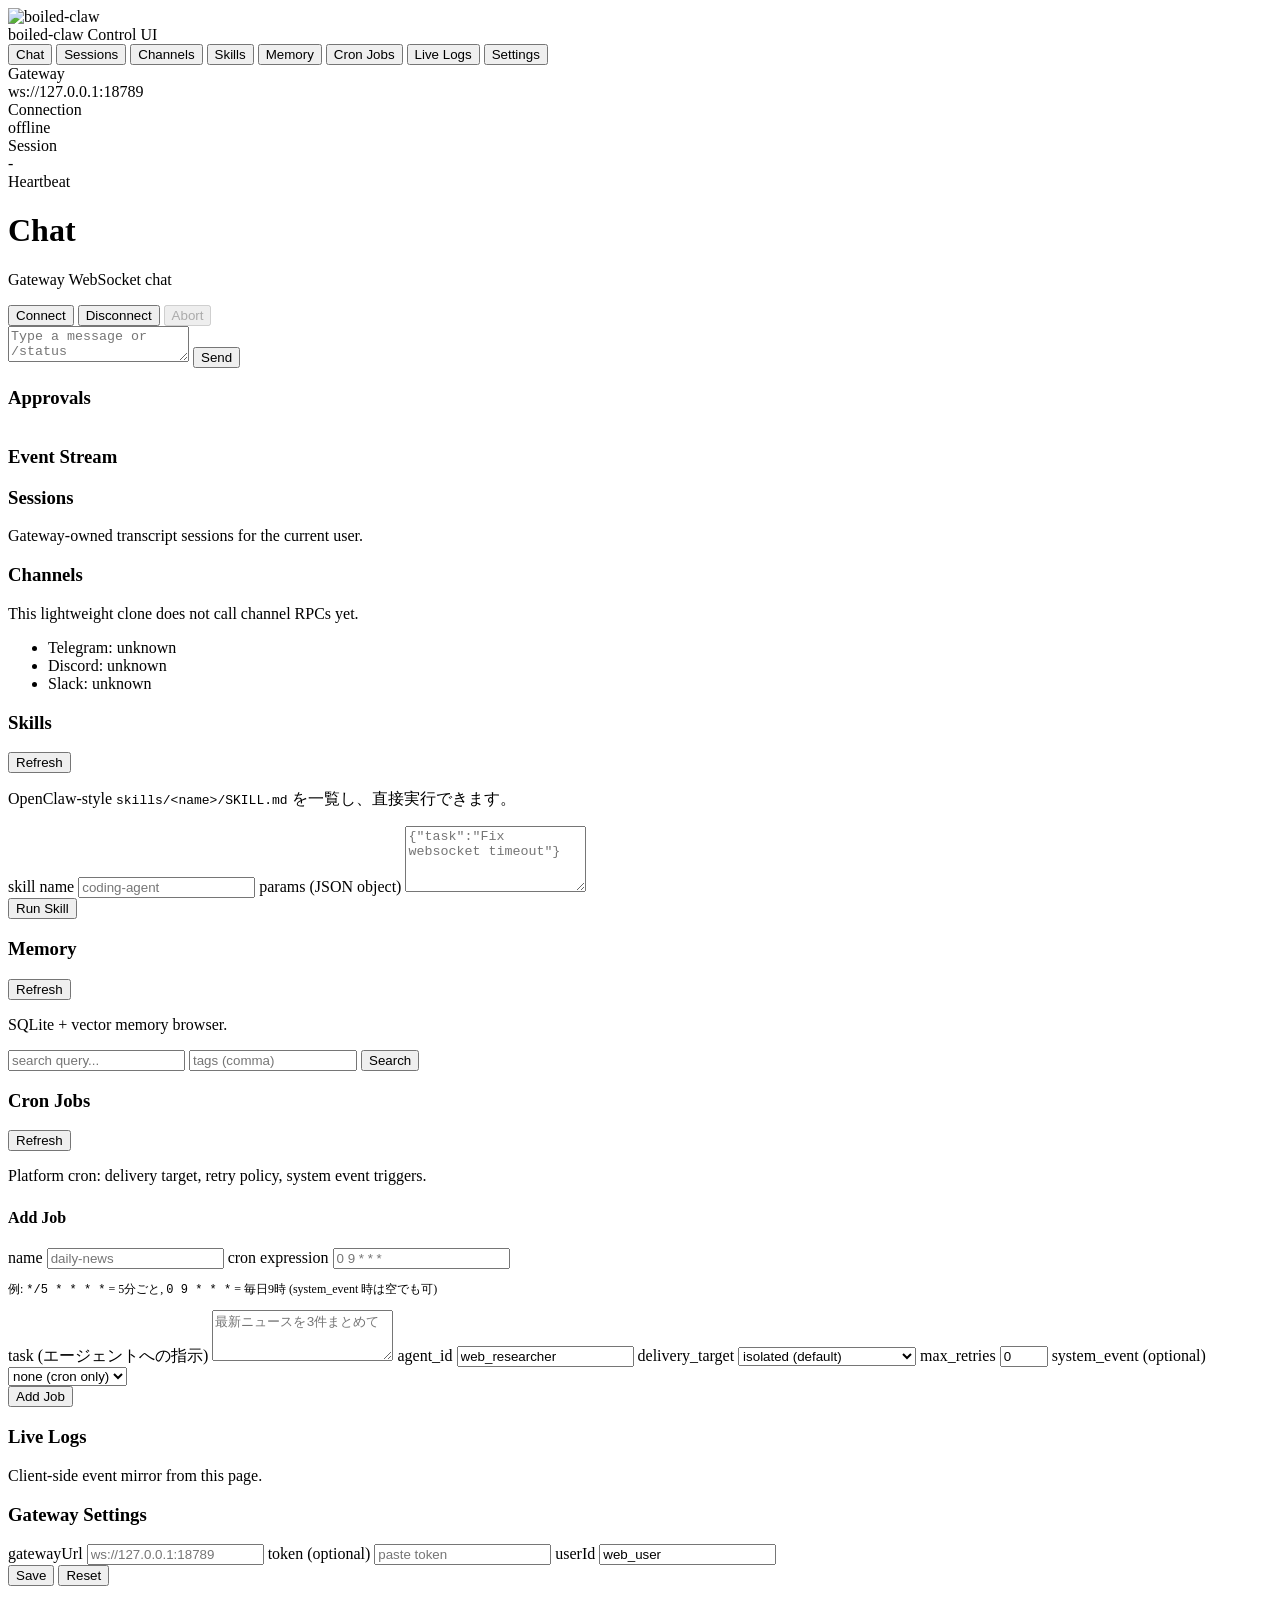
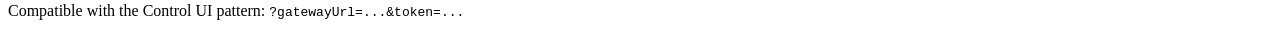
==== src/gateway/static/index.html @ cb72f54d "Platformize gateway control plane must-haves" ====
<!DOCTYPE html>
<html lang="en">
<head>
  <meta charset="UTF-8" />
  <meta name="viewport" content="width=device-width, initial-scale=1.0" />
  <title>boiled-claw Control UI</title>
  <link rel="preconnect" href="https://fonts.googleapis.com" />
  <link rel="preconnect" href="https://fonts.gstatic.com" crossorigin />
  <link href="https://fonts.googleapis.com/css2?family=Space+Grotesk:wght@400;500;700&family=IBM+Plex+Mono:wght@400;500&display=swap" rel="stylesheet" />
  <link rel="icon" type="image/png" href="/chat-static/favicon.png" />
  <link rel="stylesheet" href="/chat-static/styles.css" />
</head>
<body>
  <div class="grid-overlay"></div>
  <div class="app-shell">
    <aside class="sidebar">
      <div class="brand">
        <img src="/chat-static/favicon.png" class="brand-icon" alt="boiled-claw" />
        <div>
          <span class="lobster">boiled-claw</span>
          <span class="role">Control UI</span>
        </div>
      </div>

      <nav class="nav">
        <button class="nav-item active" data-tab="chat">Chat</button>
        <button class="nav-item" data-tab="sessions">Sessions</button>
        <button class="nav-item" data-tab="channels">Channels</button>
        <button class="nav-item" data-tab="skills">Skills</button>
        <button class="nav-item" data-tab="memory">Memory</button>
        <button class="nav-item" data-tab="cron">Cron Jobs</button>
        <button class="nav-item" data-tab="logs">Live Logs</button>
        <button class="nav-item" data-tab="settings">Settings</button>
      </nav>

      <div class="side-card">
        <div class="k">Gateway</div>
        <div class="v" id="gatewayHostLabel">ws://127.0.0.1:18789</div>
      </div>
      <div class="side-card">
        <div class="k">Connection</div>
        <div class="v"><span id="statusDot" class="dot offline"></span><span id="statusText">offline</span></div>
      </div>
      <div class="side-card">
        <div class="k">Session</div>
        <div class="v mono" id="sessionBadge">-</div>
      </div>
      <div class="side-card">
        <div class="k">Heartbeat</div>
        <div class="v"><span id="heartbeatDot" class="dot"></span></div>
      </div>
    </aside>

    <main class="main">
      <header class="topbar">
        <div>
          <h1 id="tabTitle">Chat</h1>
          <p id="tabSubtitle">Gateway WebSocket chat</p>
        </div>
        <div class="actions">
          <button id="connectBtn" class="btn primary">Connect</button>
          <button id="disconnectBtn" class="btn">Disconnect</button>
          <button id="abortBtn" class="btn" disabled>Abort</button>
        </div>
      </header>

      <section id="tab-chat" class="tab active">
        <div class="chat-layout">
          <div class="chat-pane">
            <div id="messages" class="messages"></div>
            <form id="chatForm" class="composer">
              <textarea id="messageInput" placeholder="Type a message or /status" rows="2"></textarea>
              <button type="submit" class="btn send">Send</button>
            </form>
          </div>
          <aside class="inspector">
            <h3>Approvals</h3>
            <ul id="approvalList" class="list" style="max-height:180px;overflow-y:auto;margin-bottom:.75rem"></ul>
            <h3>Event Stream</h3>
            <div id="eventLog" class="event-log"></div>
          </aside>
        </div>
      </section>

      <section id="tab-sessions" class="tab">
        <div class="panel">
          <h3>Sessions</h3>
          <p class="muted">Gateway-owned transcript sessions for the current user.</p>
          <ul id="sessionList" class="list"></ul>
        </div>
      </section>

      <section id="tab-channels" class="tab">
        <div class="panel">
          <h3>Channels</h3>
          <p class="muted">This lightweight clone does not call channel RPCs yet.</p>
          <ul class="list placeholder">
            <li>Telegram: unknown</li>
            <li>Discord: unknown</li>
            <li>Slack: unknown</li>
          </ul>
        </div>
      </section>

      <section id="tab-skills" class="tab">
        <div class="panel skills-panel">
          <div class="skills-toolbar">
            <h3>Skills</h3>
            <button id="refreshSkillsBtn" class="btn" type="button">Refresh</button>
          </div>
          <p class="muted">OpenClaw-style <code>skills/&lt;name&gt;/SKILL.md</code> を一覧し、直接実行できます。</p>
          <ul id="skillsList" class="list"></ul>
          <label for="skillNameInput" class="field-label">skill name</label>
          <input id="skillNameInput" class="text-input mono" placeholder="coding-agent" />
          <label for="skillParamsInput" class="field-label">params (JSON object)</label>
          <textarea id="skillParamsInput" class="mono" rows="4" placeholder='{"task":"Fix websocket timeout"}'></textarea>
          <div class="actions">
            <button id="runSkillBtn" class="btn primary" type="button">Run Skill</button>
          </div>
          <pre id="skillResult" class="raw-log"></pre>
        </div>
      </section>

      <section id="tab-memory" class="tab">
        <div class="panel skills-panel">
          <div class="skills-toolbar">
            <h3>Memory</h3>
            <button id="refreshMemoryBtn" class="btn" type="button">Refresh</button>
          </div>
          <p class="muted">SQLite + vector memory browser. <span id="memoryStats"></span></p>
          <div class="memory-search-row">
            <input id="memoryQueryInput" class="text-input mono" placeholder="search query..." style="flex:1" />
            <input id="memoryTagsInput" class="text-input mono" placeholder="tags (comma)" style="width:160px" />
            <button id="searchMemoryBtn" class="btn primary" type="button">Search</button>
          </div>
          <ul id="memoryList" class="list"></ul>
        </div>
      </section>

      <section id="tab-cron" class="tab">
        <div class="panel skills-panel">
          <div class="skills-toolbar">
            <h3>Cron Jobs</h3>
            <button id="refreshCronBtn" class="btn" type="button">Refresh</button>
          </div>
          <p class="muted">Platform cron: delivery target, retry policy, system event triggers.</p>

          <ul id="cronList" class="list"></ul>

          <h4 style="margin-top:1.5rem">Add Job</h4>

          <label for="cronName" class="field-label">name</label>
          <input id="cronName" class="text-input mono" placeholder="daily-news" />

          <label for="cronExpr" class="field-label">cron expression</label>
          <input id="cronExpr" class="text-input mono" placeholder="0 9 * * *" />
          <p class="muted" style="font-size:.75rem">例: <code>*/5 * * * *</code> = 5分ごと, <code>0 9 * * *</code> = 毎日9時 (system_event 時は空でも可)</p>

          <label for="cronTask" class="field-label">task (エージェントへの指示)</label>
          <textarea id="cronTask" class="mono" rows="3" placeholder="最新ニュースを3件まとめて"></textarea>

          <label for="cronAgent" class="field-label">agent_id</label>
          <input id="cronAgent" class="text-input mono" value="web_researcher" />

          <label for="cronDelivery" class="field-label">delivery_target</label>
          <select id="cronDelivery" class="text-input mono">
            <option value="isolated">isolated (default)</option>
            <option value="main">current connected session</option>
          </select>

          <label for="cronRetries" class="field-label">max_retries</label>
          <input id="cronRetries" class="text-input mono" type="number" value="0" min="0" max="10" />

          <label for="cronSysEvent" class="field-label">system_event (optional)</label>
          <select id="cronSysEvent" class="text-input mono">
            <option value="">none (cron only)</option>
            <option value="connect">connect</option>
            <option value="disconnect">disconnect</option>
            <option value="startup">startup</option>
          </select>

          <div class="actions">
            <button id="addCronBtn" class="btn primary" type="button">Add Job</button>
          </div>
          <pre id="cronResult" class="raw-log"></pre>
        </div>
      </section>

      <section id="tab-logs" class="tab">
        <div class="panel">
          <h3>Live Logs</h3>
          <p class="muted">Client-side event mirror from this page.</p>
          <pre id="rawLog" class="raw-log"></pre>
        </div>
      </section>

      <section id="tab-settings" class="tab">
        <div class="panel form-panel">
          <h3>Gateway Settings</h3>
          <label for="gatewayUrl" class="field-label">gatewayUrl</label>
          <input id="gatewayUrl" class="text-input mono" placeholder="ws://127.0.0.1:18789" />
          <label for="token" class="field-label">token (optional)</label>
          <input id="token" class="text-input mono" placeholder="paste token" />
          <label for="userId" class="field-label">userId</label>
          <input id="userId" class="text-input mono" value="web_user" />
          <div class="actions">
            <button id="saveSettingsBtn" class="btn primary" type="button">Save</button>
            <button id="resetSettingsBtn" class="btn" type="button">Reset</button>
          </div>
          <p class="muted">Compatible with the Control UI pattern: <code>?gatewayUrl=...&token=...</code></p>
        </div>
      </section>
    </main>
  </div>

  <script src="/chat-static/app.js"></script>
</body>
</html>
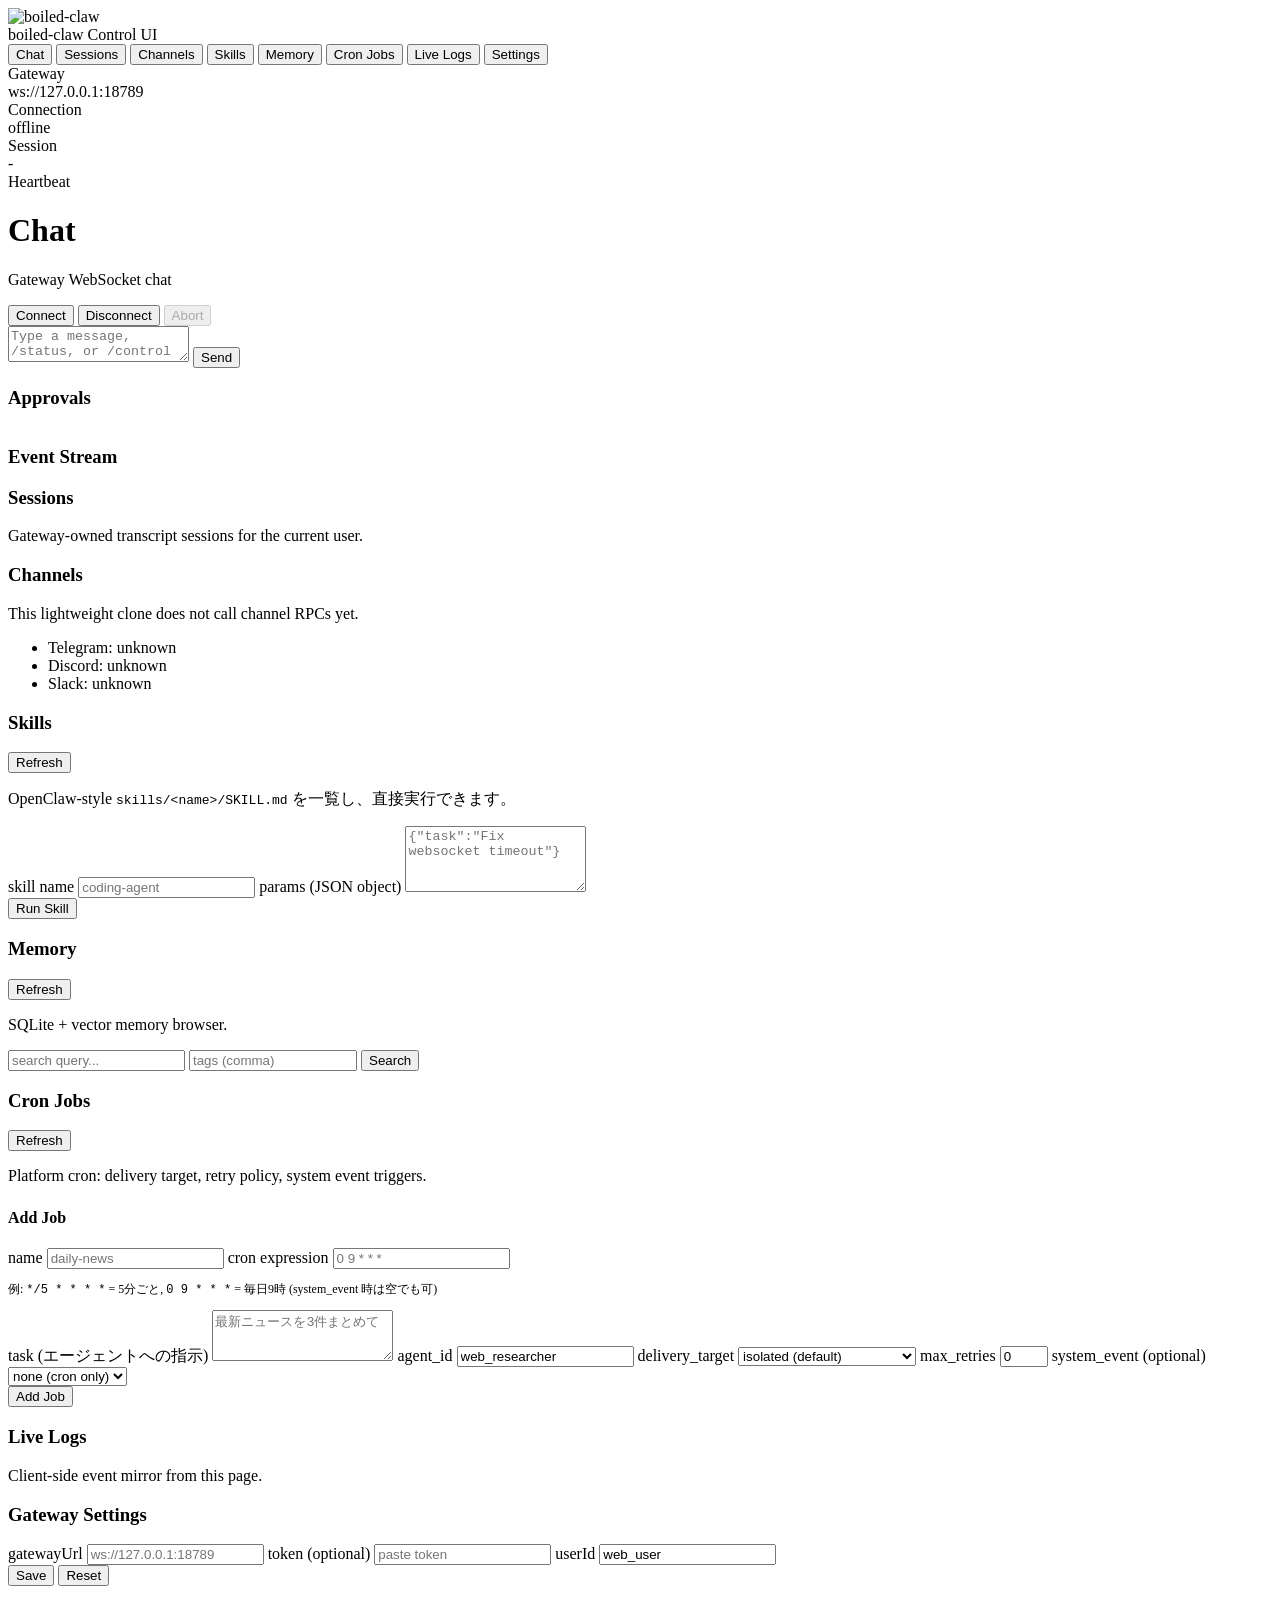
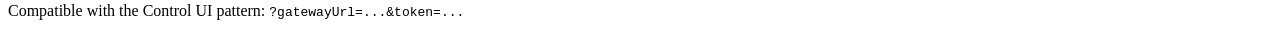
==== commit 426c3184: "Align v2 runtime with ADK session and memory flow" ====
--- a/src/gateway/static/index.html
+++ b/src/gateway/static/index.html
@@ -69,7 +69,7 @@
           <div class="chat-pane">
             <div id="messages" class="messages"></div>
             <form id="chatForm" class="composer">
-              <textarea id="messageInput" placeholder="Type a message or /status" rows="2"></textarea>
+              <textarea id="messageInput" placeholder="Type a message, /status, or /control <goal>" rows="2"></textarea>
               <button type="submit" class="btn send">Send</button>
             </form>
           </div>
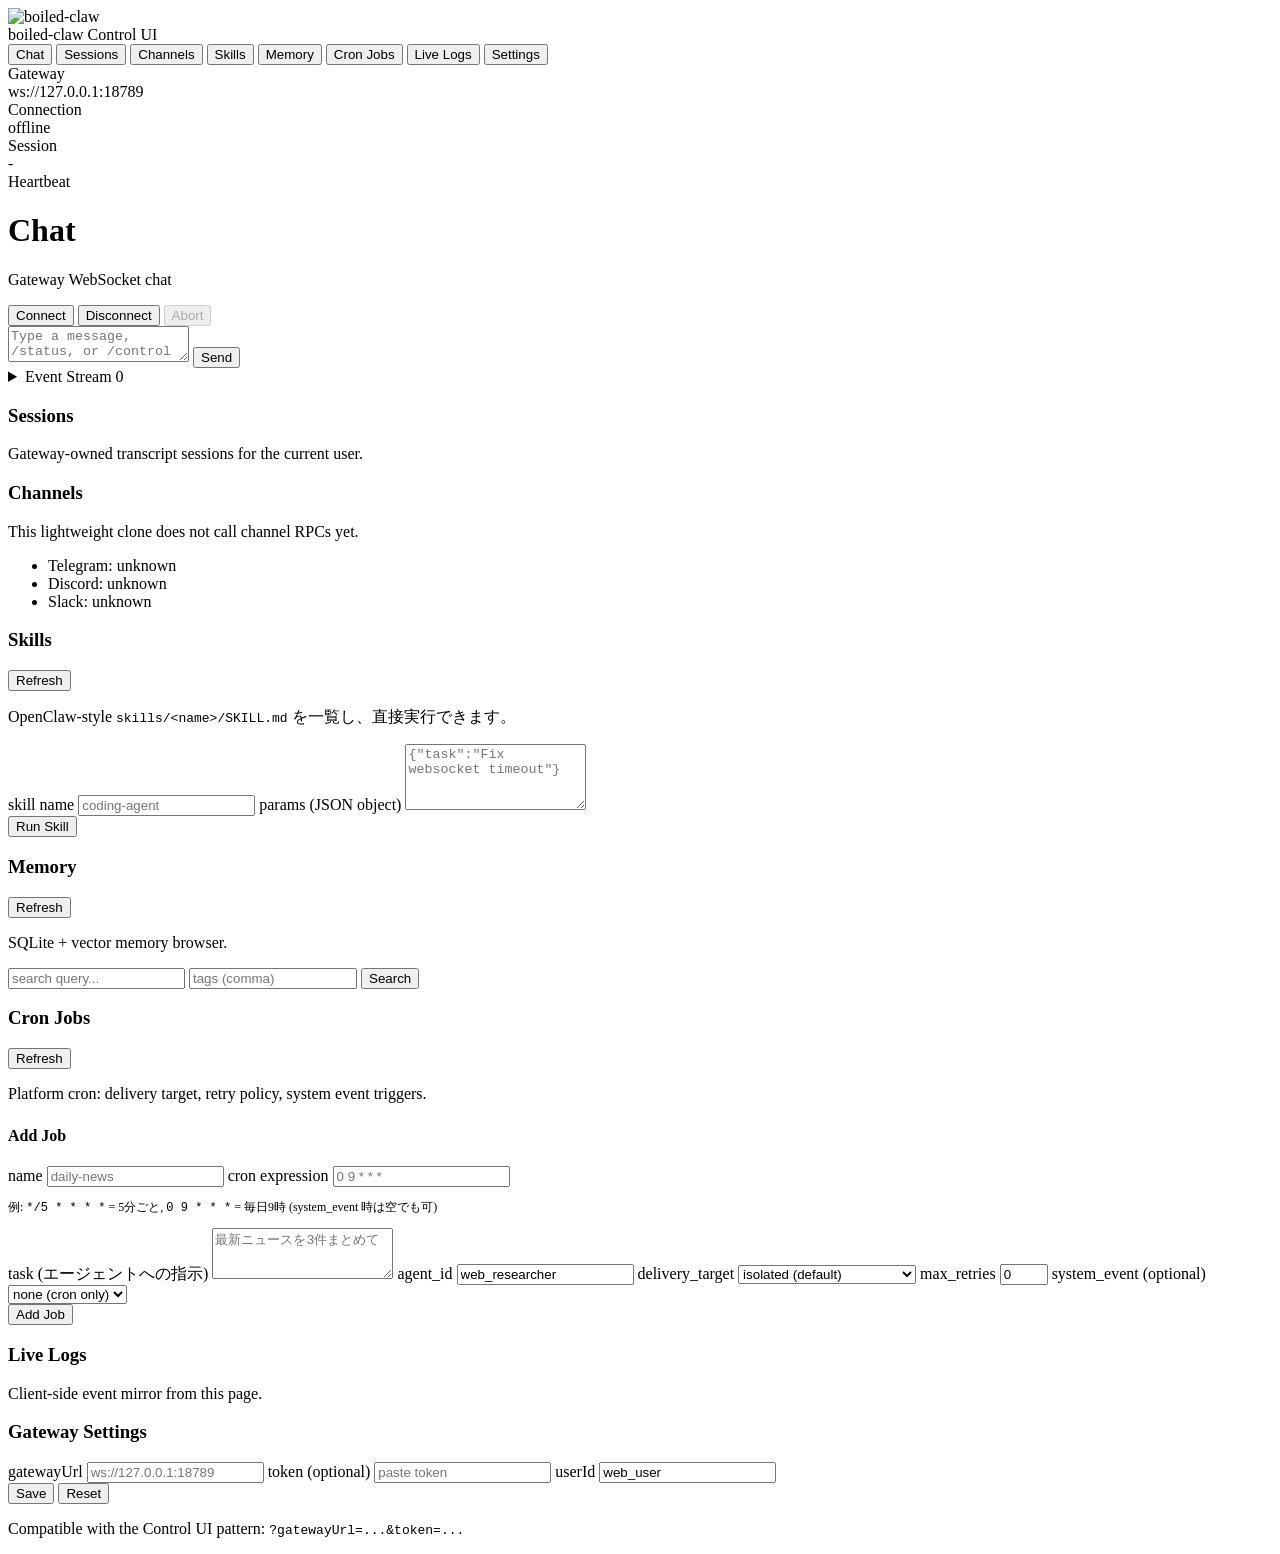
==== commit 6ee5f282: "Inline approvals inside chat transcript" ====
--- a/src/gateway/static/index.html
+++ b/src/gateway/static/index.html
@@ -74,10 +74,13 @@
             </form>
           </div>
           <aside class="inspector">
-            <h3>Approvals</h3>
-            <ul id="approvalList" class="list" style="max-height:180px;overflow-y:auto;margin-bottom:.75rem"></ul>
-            <h3>Event Stream</h3>
-            <div id="eventLog" class="event-log"></div>
+            <details id="eventStreamPanel" class="event-stream-panel">
+              <summary>
+                <span>Event Stream</span>
+                <span id="eventCountBadge" class="tag">0</span>
+              </summary>
+              <div id="eventLog" class="event-log"></div>
+            </details>
           </aside>
         </div>
       </section>
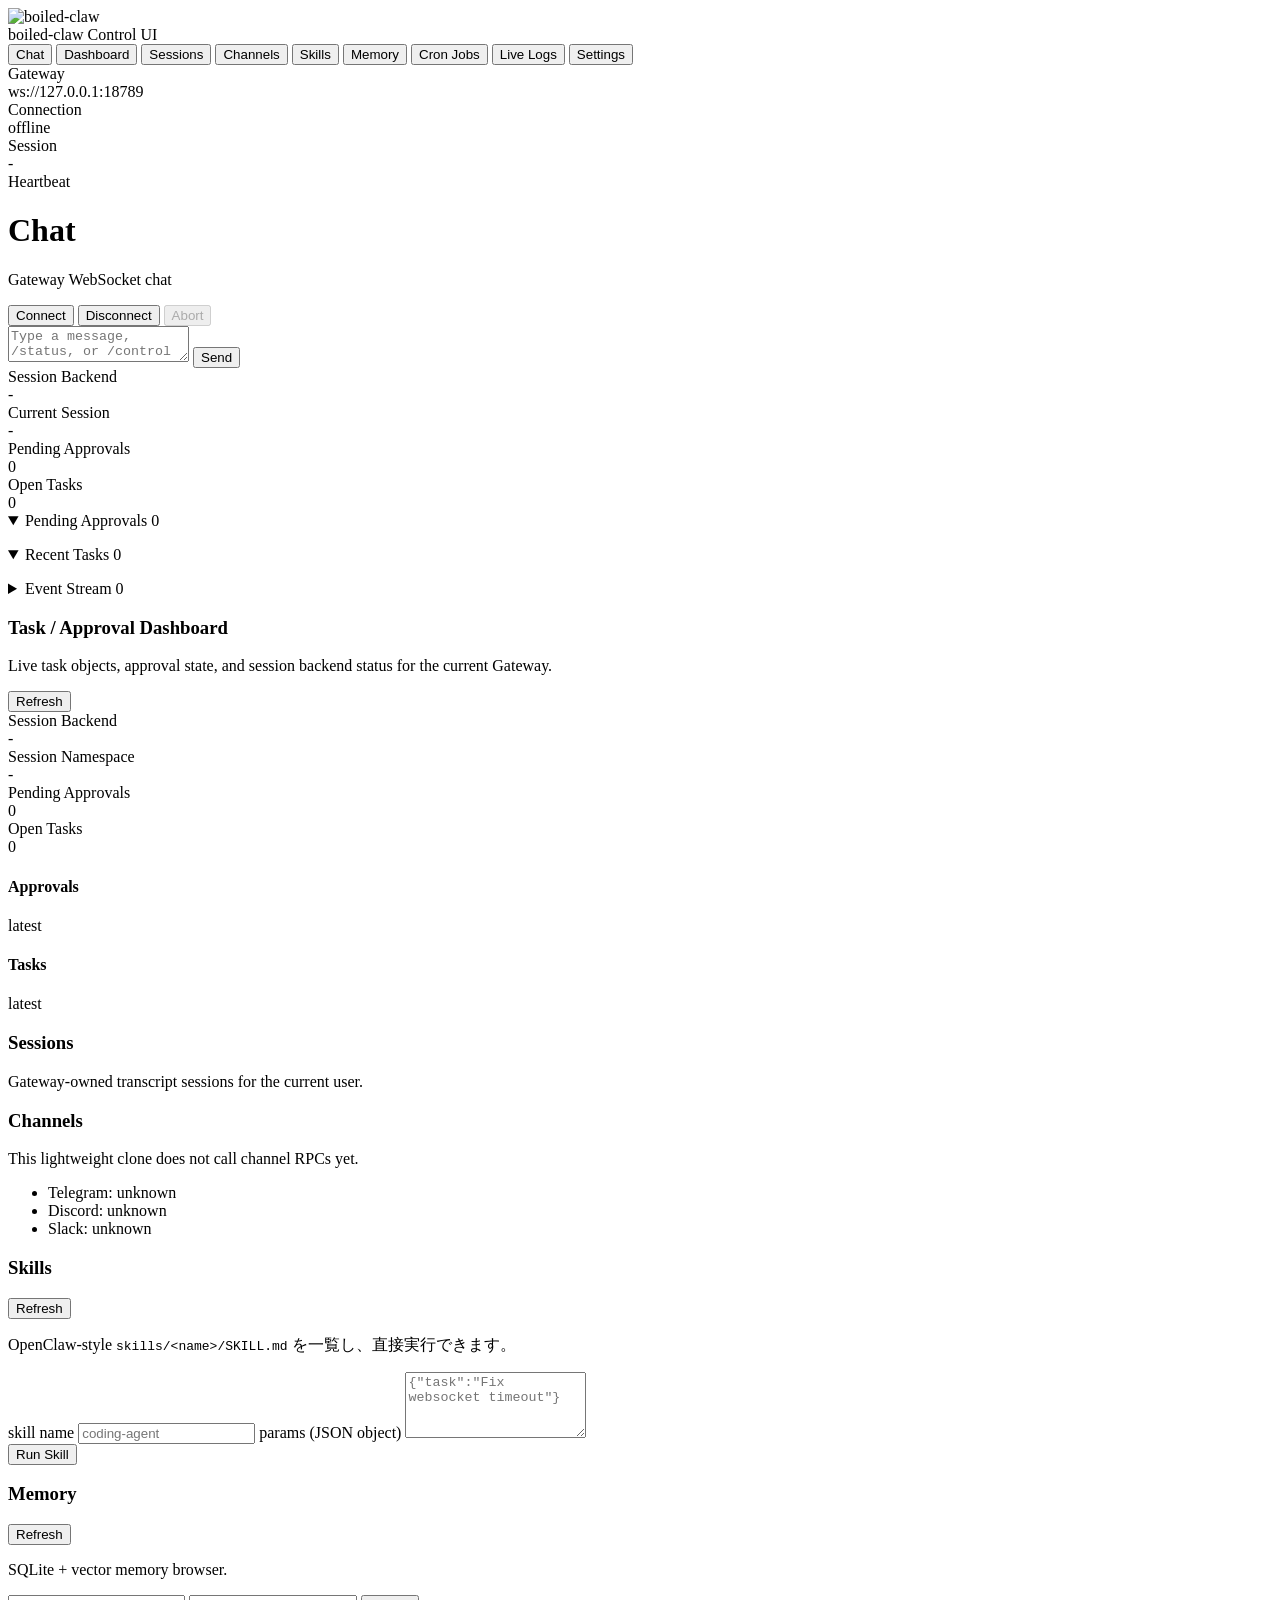
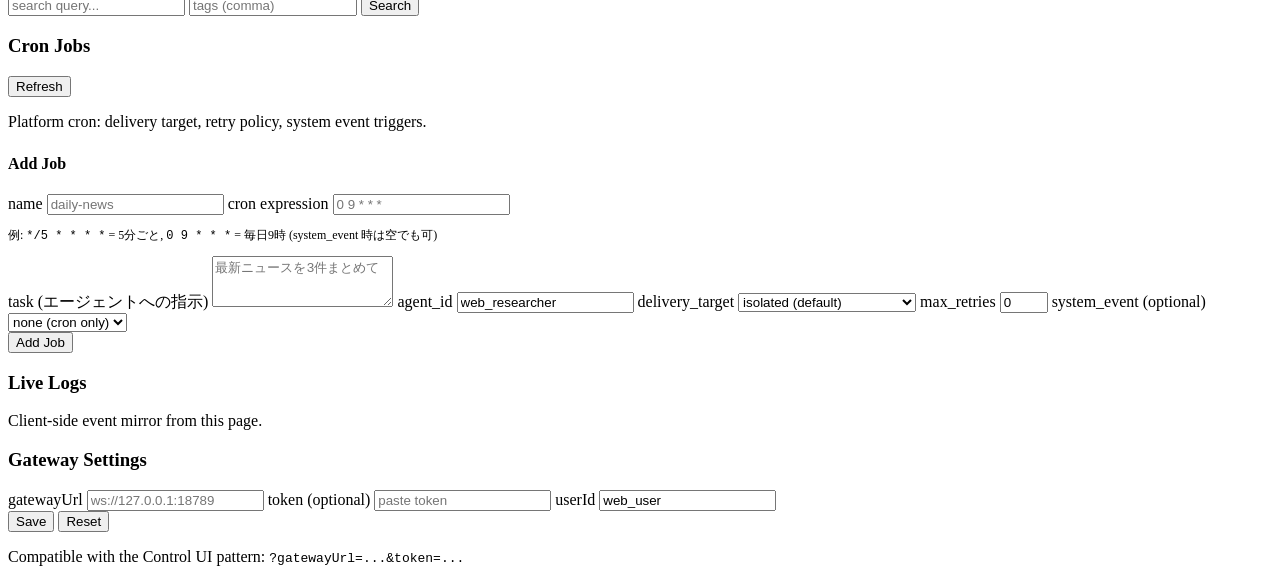
==== commit 79d8777c: "Add task and approval dashboard to Control UI" ====
--- a/src/gateway/static/index.html
+++ b/src/gateway/static/index.html
@@ -24,6 +24,7 @@
 
       <nav class="nav">
         <button class="nav-item active" data-tab="chat">Chat</button>
+        <button class="nav-item" data-tab="dashboard">Dashboard</button>
         <button class="nav-item" data-tab="sessions">Sessions</button>
         <button class="nav-item" data-tab="channels">Channels</button>
         <button class="nav-item" data-tab="skills">Skills</button>
@@ -74,6 +75,38 @@
             </form>
           </div>
           <aside class="inspector">
+            <div class="dashboard-summary inspector-summary">
+              <div class="summary-card">
+                <div class="k">Session Backend</div>
+                <div id="inspectorSessionBackend" class="summary-value mono">-</div>
+              </div>
+              <div class="summary-card">
+                <div class="k">Current Session</div>
+                <div id="inspectorCurrentSession" class="summary-value mono">-</div>
+              </div>
+              <div class="summary-card">
+                <div class="k">Pending Approvals</div>
+                <div id="inspectorPendingApprovals" class="summary-value">0</div>
+              </div>
+              <div class="summary-card">
+                <div class="k">Open Tasks</div>
+                <div id="inspectorOpenTasks" class="summary-value">0</div>
+              </div>
+            </div>
+            <details class="event-stream-panel" open>
+              <summary>
+                <span>Pending Approvals</span>
+                <span id="inspectorApprovalCountBadge" class="tag">0</span>
+              </summary>
+              <ul id="inspectorApprovalsList" class="list compact-list"></ul>
+            </details>
+            <details class="event-stream-panel" open>
+              <summary>
+                <span>Recent Tasks</span>
+                <span id="inspectorTaskCountBadge" class="tag">0</span>
+              </summary>
+              <ul id="inspectorTasksList" class="list compact-list"></ul>
+            </details>
             <details id="eventStreamPanel" class="event-stream-panel">
               <summary>
                 <span>Event Stream</span>
@@ -82,6 +115,54 @@
               <div id="eventLog" class="event-log"></div>
             </details>
           </aside>
+        </div>
+      </section>
+
+      <section id="tab-dashboard" class="tab">
+        <div class="panel dashboard-panel">
+          <div class="skills-toolbar">
+            <div>
+              <h3>Task / Approval Dashboard</h3>
+              <p class="muted">Live task objects, approval state, and session backend status for the current Gateway.</p>
+            </div>
+            <button id="refreshDashboardBtn" class="btn" type="button">Refresh</button>
+          </div>
+
+          <div class="dashboard-summary">
+            <div class="summary-card">
+              <div class="k">Session Backend</div>
+              <div id="dashboardSessionBackend" class="summary-value mono">-</div>
+            </div>
+            <div class="summary-card">
+              <div class="k">Session Namespace</div>
+              <div id="dashboardSessionNamespace" class="summary-value mono">-</div>
+            </div>
+            <div class="summary-card">
+              <div class="k">Pending Approvals</div>
+              <div id="dashboardPendingApprovals" class="summary-value">0</div>
+            </div>
+            <div class="summary-card">
+              <div class="k">Open Tasks</div>
+              <div id="dashboardOpenTasks" class="summary-value">0</div>
+            </div>
+          </div>
+
+          <div class="dashboard-grid">
+            <div class="dashboard-column">
+              <div class="dashboard-section-header">
+                <h4>Approvals</h4>
+                <span id="dashboardApprovalsCaption" class="muted mono">latest</span>
+              </div>
+              <ul id="dashboardApprovalsList" class="list compact-list"></ul>
+            </div>
+            <div class="dashboard-column">
+              <div class="dashboard-section-header">
+                <h4>Tasks</h4>
+                <span id="dashboardTasksCaption" class="muted mono">latest</span>
+              </div>
+              <ul id="dashboardTasksList" class="list compact-list"></ul>
+            </div>
+          </div>
         </div>
       </section>
 
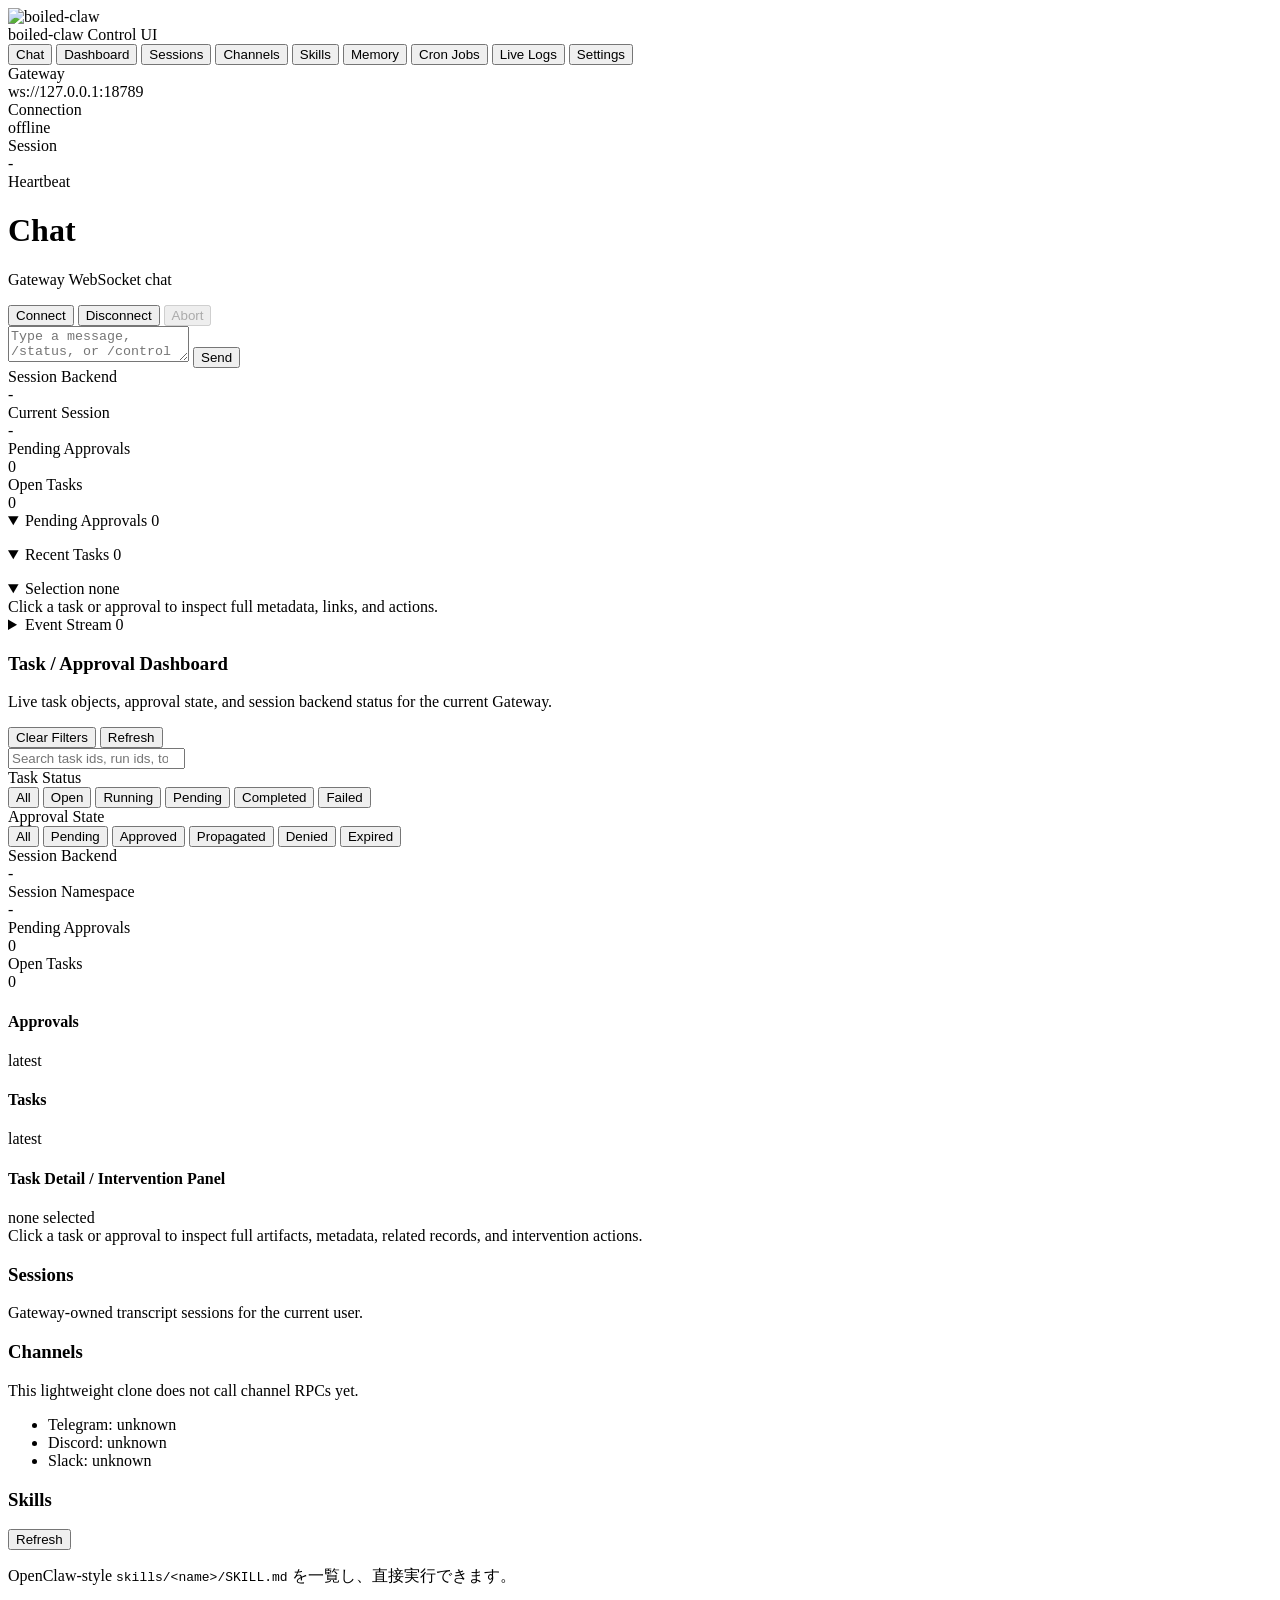
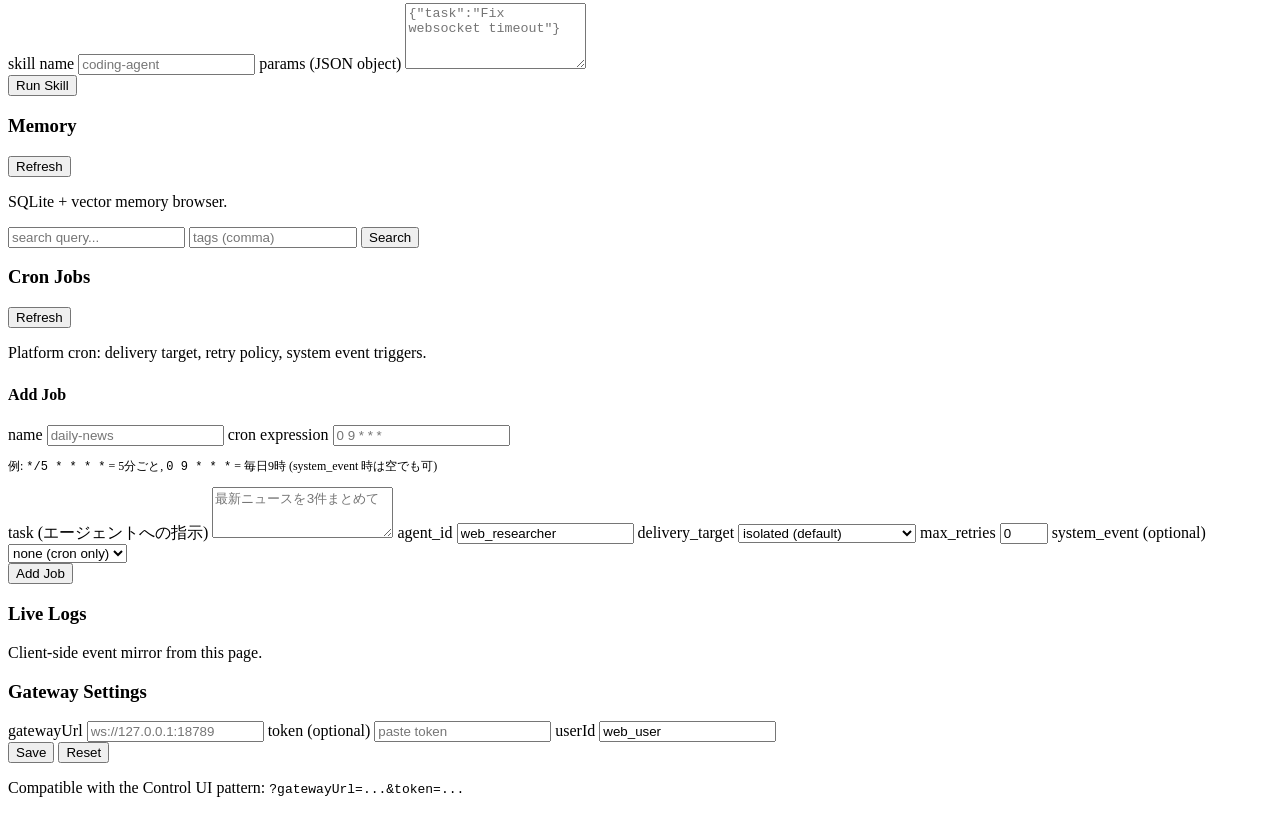
==== commit 8ca2d7df: "Add task intervention console and reuse hints" ====
--- a/src/gateway/static/index.html
+++ b/src/gateway/static/index.html
@@ -107,6 +107,15 @@
               </summary>
               <ul id="inspectorTasksList" class="list compact-list"></ul>
             </details>
+            <details class="event-stream-panel" open>
+              <summary>
+                <span>Selection</span>
+                <span id="inspectorSelectionBadge" class="tag">none</span>
+              </summary>
+              <div id="inspectorSelectionDetail" class="selection-detail selection-detail-empty">
+                Click a task or approval to inspect full metadata, links, and actions.
+              </div>
+            </details>
             <details id="eventStreamPanel" class="event-stream-panel">
               <summary>
                 <span>Event Stream</span>
@@ -125,7 +134,44 @@
               <h3>Task / Approval Dashboard</h3>
               <p class="muted">Live task objects, approval state, and session backend status for the current Gateway.</p>
             </div>
-            <button id="refreshDashboardBtn" class="btn" type="button">Refresh</button>
+            <div class="actions">
+              <button id="clearDashboardFiltersBtn" class="btn" type="button">Clear Filters</button>
+              <button id="refreshDashboardBtn" class="btn" type="button">Refresh</button>
+            </div>
+          </div>
+
+          <div class="dashboard-filter-row">
+            <input
+              id="dashboardSearchInput"
+              class="text-input mono"
+              type="search"
+              placeholder="Search task ids, run ids, tool names, errors, summaries..."
+            />
+          </div>
+
+          <div class="dashboard-chip-groups">
+            <div class="chip-group">
+              <span class="chip-group-label">Task Status</span>
+              <div class="chip-row" id="taskStatusChips">
+                <button class="status-chip active" type="button" data-filter-kind="task-status" data-filter-value="all">All</button>
+                <button class="status-chip" type="button" data-filter-kind="task-status" data-filter-value="open">Open</button>
+                <button class="status-chip" type="button" data-filter-kind="task-status" data-filter-value="running">Running</button>
+                <button class="status-chip" type="button" data-filter-kind="task-status" data-filter-value="pending">Pending</button>
+                <button class="status-chip" type="button" data-filter-kind="task-status" data-filter-value="completed">Completed</button>
+                <button class="status-chip" type="button" data-filter-kind="task-status" data-filter-value="failed">Failed</button>
+              </div>
+            </div>
+            <div class="chip-group">
+              <span class="chip-group-label">Approval State</span>
+              <div class="chip-row" id="approvalStateChips">
+                <button class="status-chip active" type="button" data-filter-kind="approval-state" data-filter-value="all">All</button>
+                <button class="status-chip" type="button" data-filter-kind="approval-state" data-filter-value="pending">Pending</button>
+                <button class="status-chip" type="button" data-filter-kind="approval-state" data-filter-value="approved">Approved</button>
+                <button class="status-chip" type="button" data-filter-kind="approval-state" data-filter-value="propagated">Propagated</button>
+                <button class="status-chip" type="button" data-filter-kind="approval-state" data-filter-value="denied">Denied</button>
+                <button class="status-chip" type="button" data-filter-kind="approval-state" data-filter-value="expired">Expired</button>
+              </div>
+            </div>
           </div>
 
           <div class="dashboard-summary">
@@ -161,6 +207,16 @@
                 <span id="dashboardTasksCaption" class="muted mono">latest</span>
               </div>
               <ul id="dashboardTasksList" class="list compact-list"></ul>
+            </div>
+          </div>
+
+          <div class="dashboard-detail-panel">
+            <div class="dashboard-section-header">
+              <h4>Task Detail / Intervention Panel</h4>
+              <span id="dashboardDetailBadge" class="muted mono">none selected</span>
+            </div>
+            <div id="dashboardDetailPanel" class="selection-detail selection-detail-empty">
+              Click a task or approval to inspect full artifacts, metadata, related records, and intervention actions.
             </div>
           </div>
         </div>
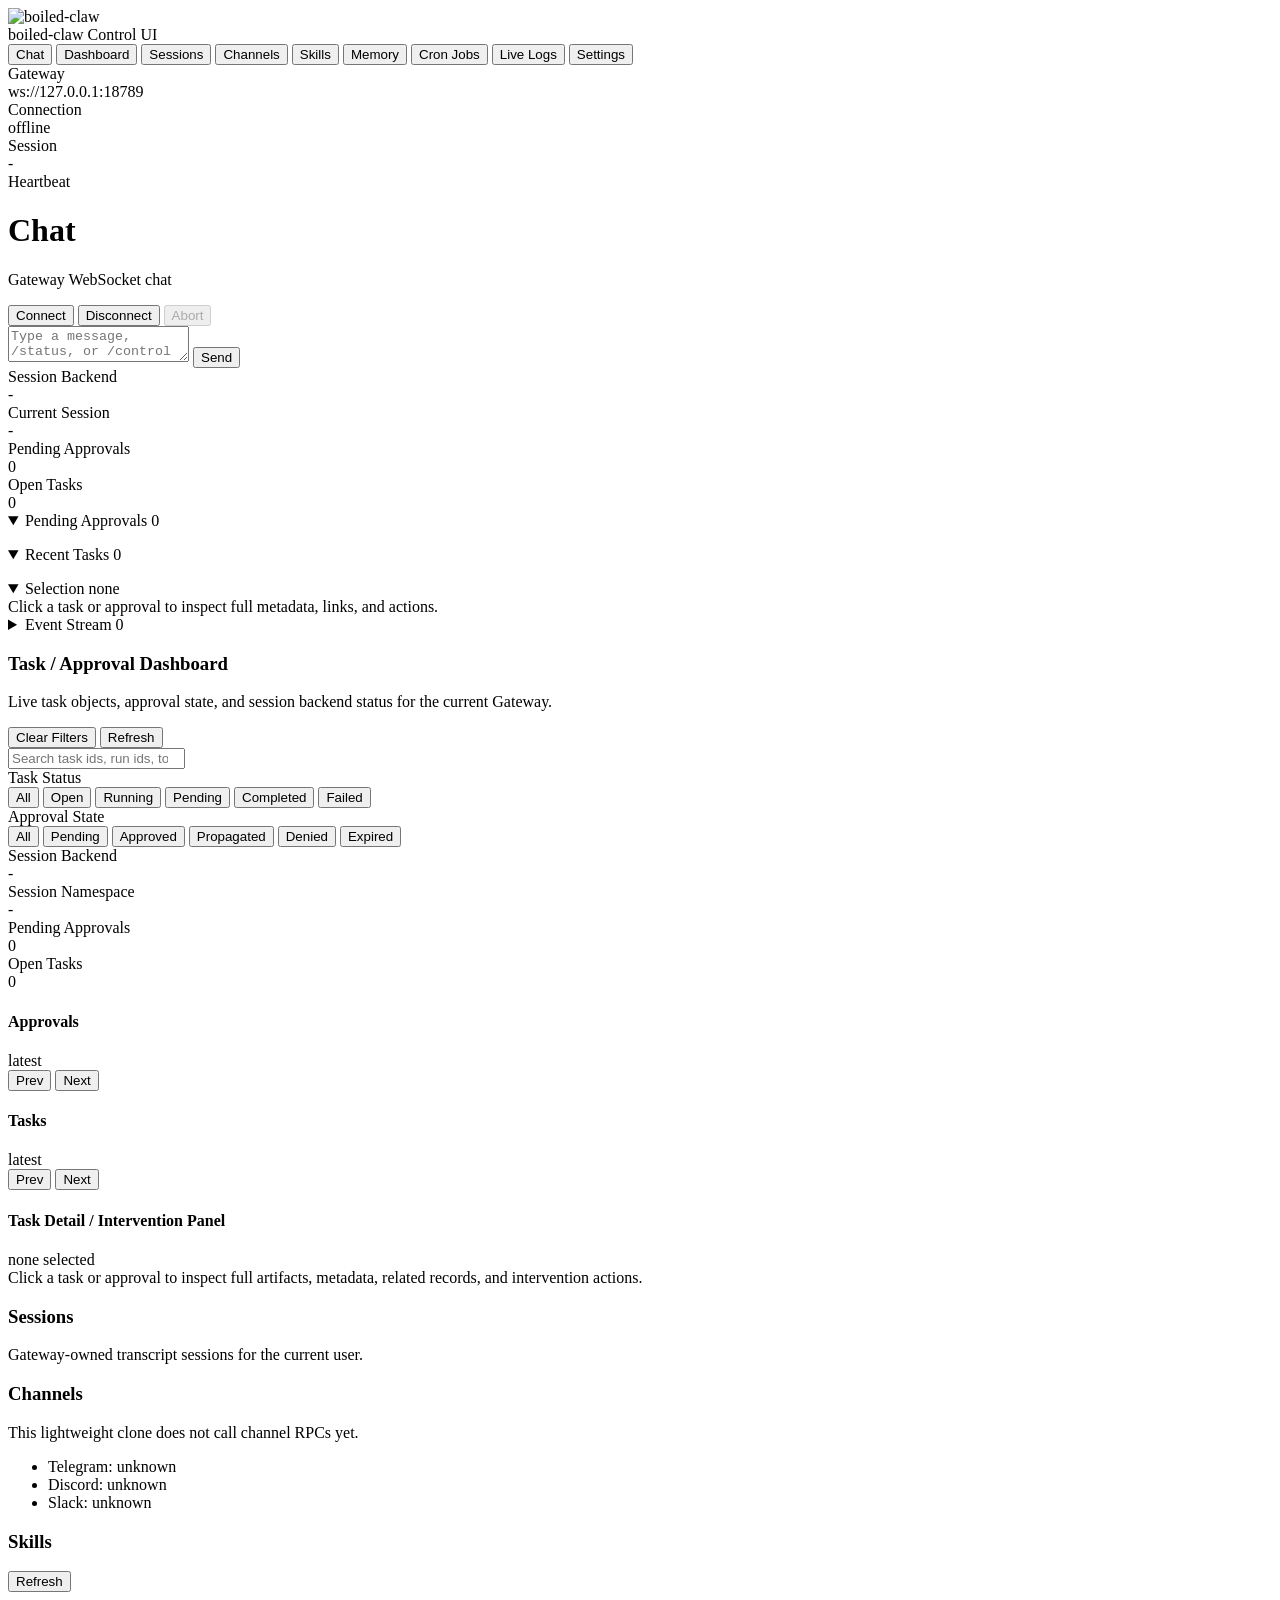
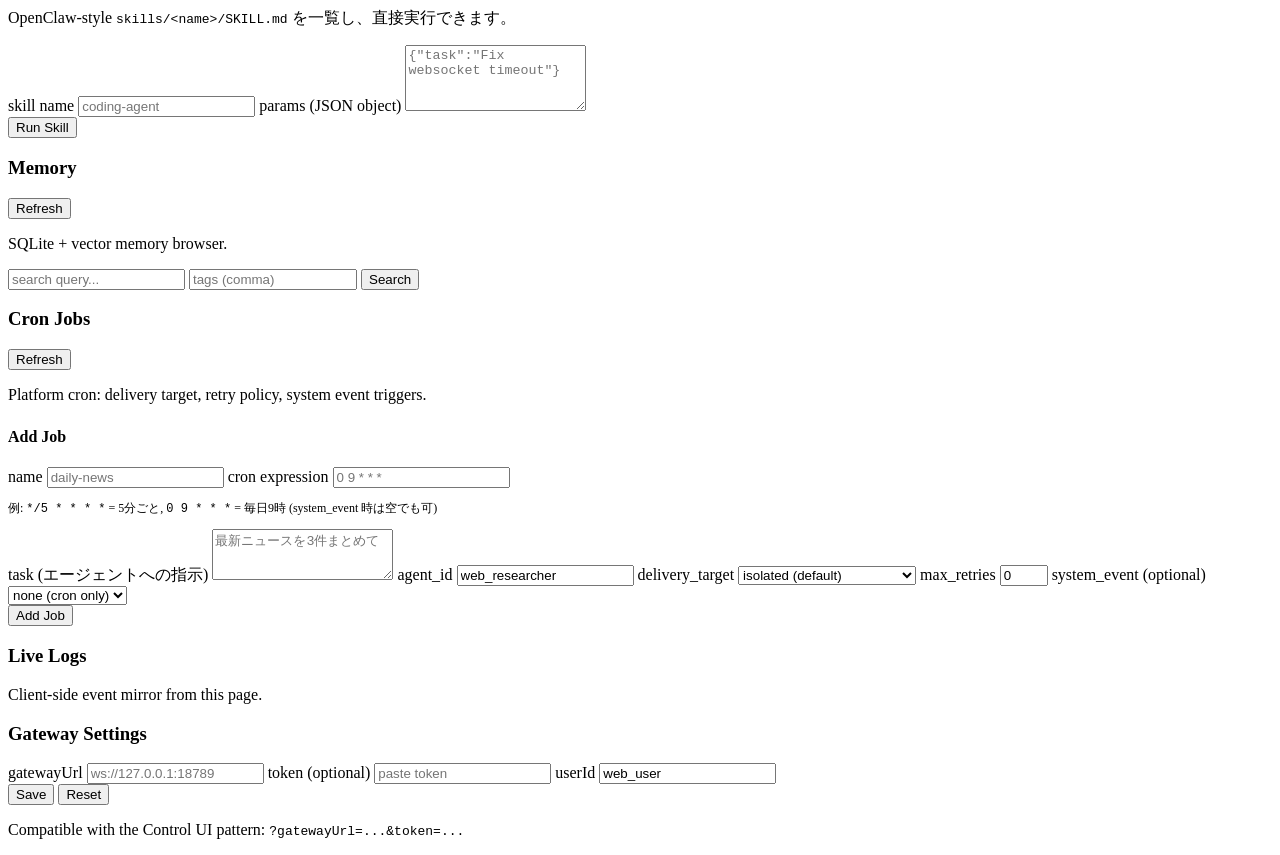
==== commit 91388e0e: "Sync dashboard indexing and approval audit improvements" ====
--- a/src/gateway/static/index.html
+++ b/src/gateway/static/index.html
@@ -197,14 +197,26 @@
             <div class="dashboard-column">
               <div class="dashboard-section-header">
                 <h4>Approvals</h4>
-                <span id="dashboardApprovalsCaption" class="muted mono">latest</span>
+                <div class="dashboard-section-controls">
+                  <span id="dashboardApprovalsCaption" class="muted mono">latest</span>
+                  <div class="pager-controls">
+                    <button id="dashboardApprovalsPrevBtn" class="btn btn-sm" type="button">Prev</button>
+                    <button id="dashboardApprovalsNextBtn" class="btn btn-sm" type="button">Next</button>
+                  </div>
+                </div>
               </div>
               <ul id="dashboardApprovalsList" class="list compact-list"></ul>
             </div>
             <div class="dashboard-column">
               <div class="dashboard-section-header">
                 <h4>Tasks</h4>
-                <span id="dashboardTasksCaption" class="muted mono">latest</span>
+                <div class="dashboard-section-controls">
+                  <span id="dashboardTasksCaption" class="muted mono">latest</span>
+                  <div class="pager-controls">
+                    <button id="dashboardTasksPrevBtn" class="btn btn-sm" type="button">Prev</button>
+                    <button id="dashboardTasksNextBtn" class="btn btn-sm" type="button">Next</button>
+                  </div>
+                </div>
               </div>
               <ul id="dashboardTasksList" class="list compact-list"></ul>
             </div>
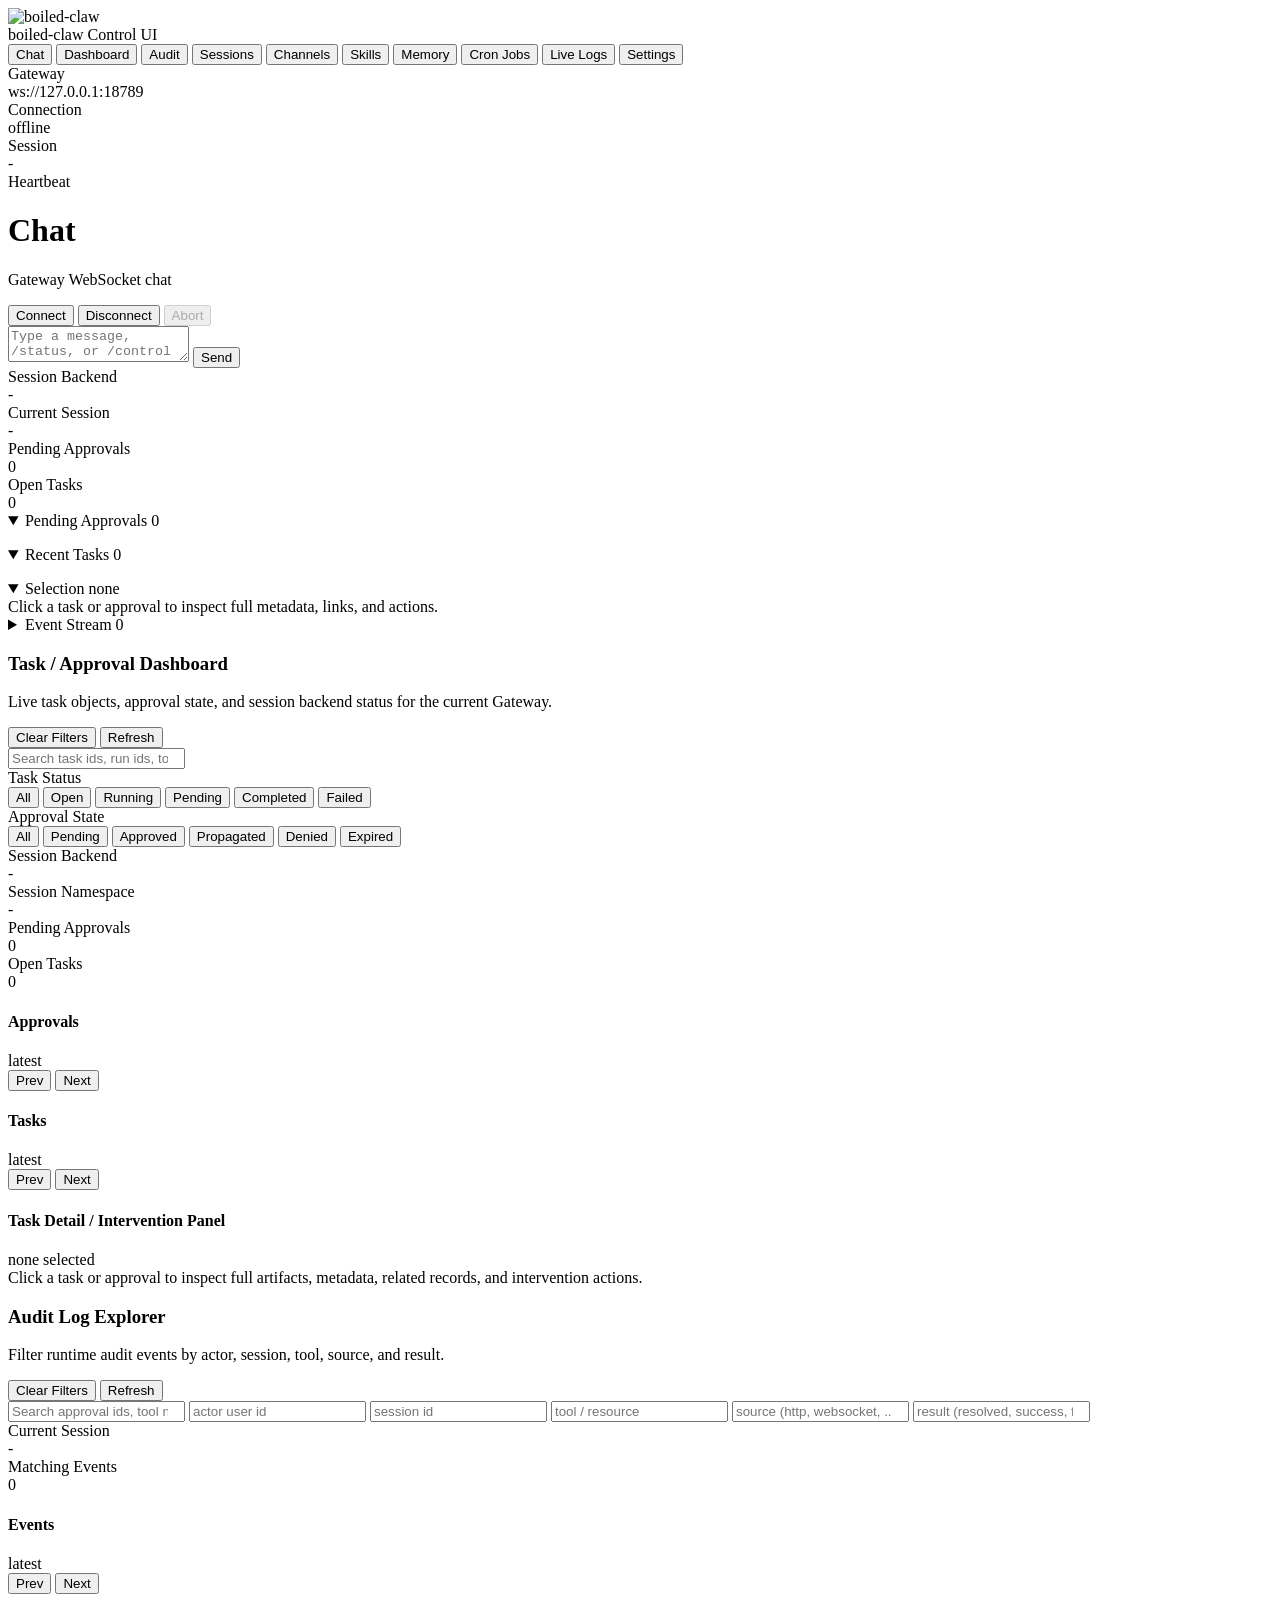
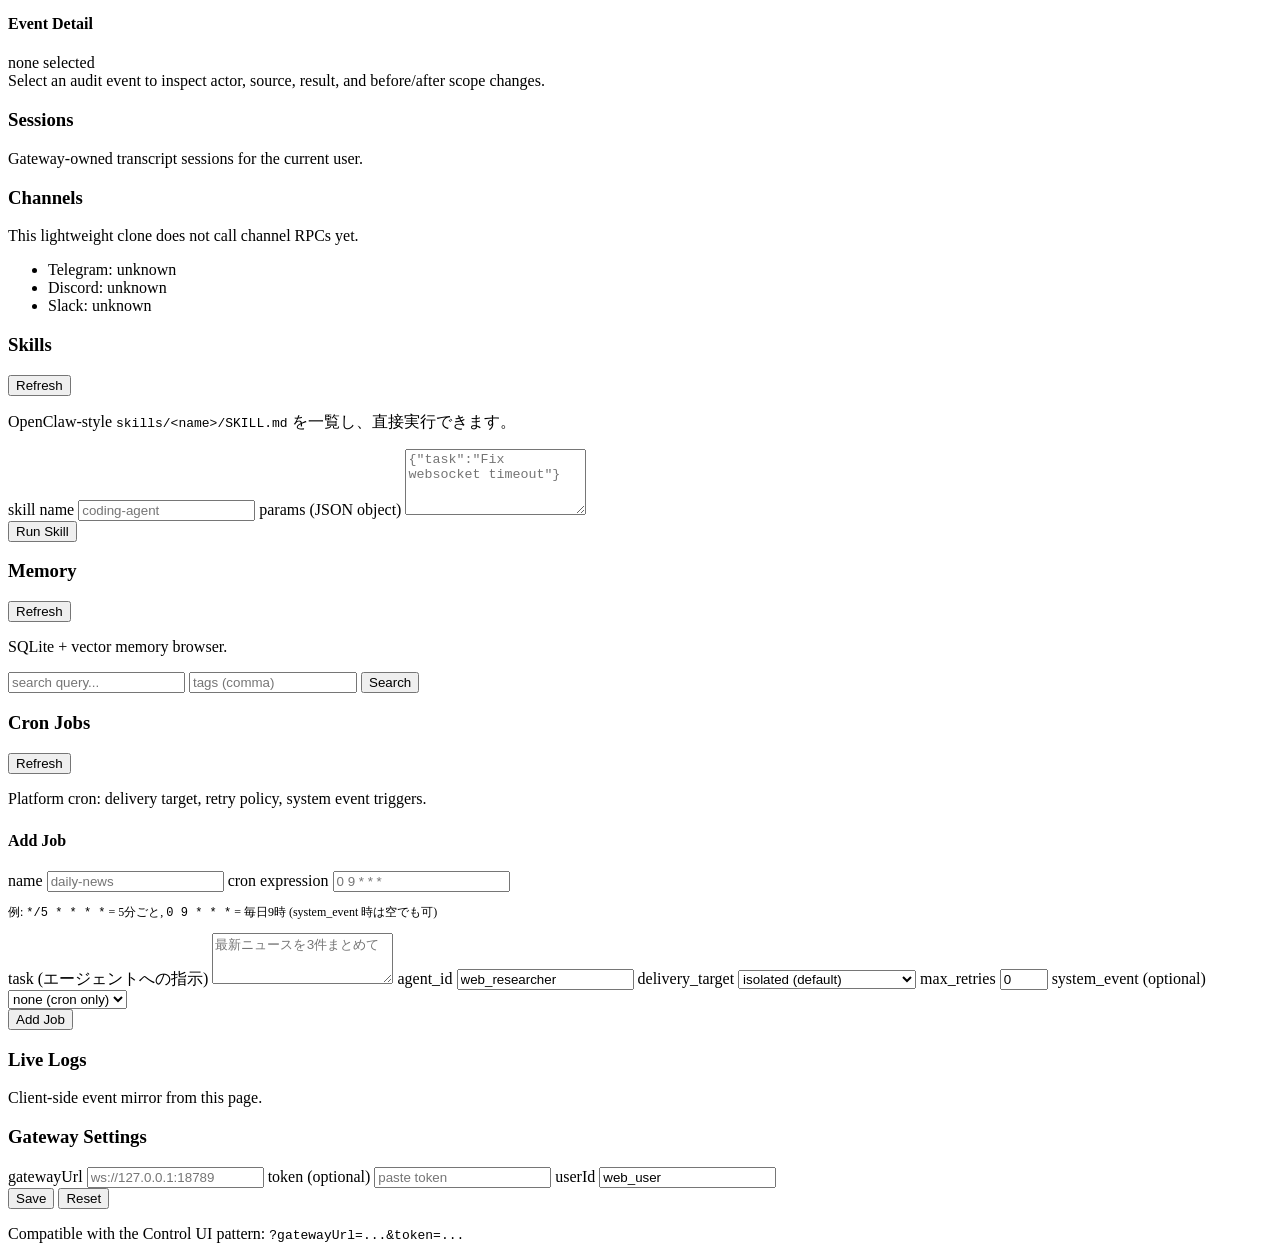
==== commit fa999a2e: "Sync audit explorer and reuse-guided operations" ====
--- a/src/gateway/static/index.html
+++ b/src/gateway/static/index.html
@@ -25,6 +25,7 @@
       <nav class="nav">
         <button class="nav-item active" data-tab="chat">Chat</button>
         <button class="nav-item" data-tab="dashboard">Dashboard</button>
+        <button class="nav-item" data-tab="audit">Audit</button>
         <button class="nav-item" data-tab="sessions">Sessions</button>
         <button class="nav-item" data-tab="channels">Channels</button>
         <button class="nav-item" data-tab="skills">Skills</button>
@@ -234,6 +235,71 @@
         </div>
       </section>
 
+      <section id="tab-audit" class="tab">
+        <div class="panel dashboard-panel">
+          <div class="skills-toolbar">
+            <div>
+              <h3>Audit Log Explorer</h3>
+              <p class="muted">Filter runtime audit events by actor, session, tool, source, and result.</p>
+            </div>
+            <div class="actions">
+              <button id="clearAuditFiltersBtn" class="btn" type="button">Clear Filters</button>
+              <button id="refreshAuditBtn" class="btn" type="button">Refresh</button>
+            </div>
+          </div>
+
+          <div class="dashboard-filter-row audit-filter-grid">
+            <input
+              id="auditSearchInput"
+              class="text-input mono"
+              type="search"
+              placeholder="Search approval ids, tool names, resource paths, before/after scopes..."
+            />
+            <input id="auditActorInput" class="text-input mono" type="search" placeholder="actor user id" />
+            <input id="auditSessionInput" class="text-input mono" type="search" placeholder="session id" />
+            <input id="auditToolInput" class="text-input mono" type="search" placeholder="tool / resource" />
+            <input id="auditSourceInput" class="text-input mono" type="search" placeholder="source (http, websocket, ...)" />
+            <input id="auditResultInput" class="text-input mono" type="search" placeholder="result (resolved, success, failed...)" />
+          </div>
+
+          <div class="dashboard-summary">
+            <div class="summary-card">
+              <div class="k">Current Session</div>
+              <div id="auditCurrentSession" class="summary-value mono">-</div>
+            </div>
+            <div class="summary-card">
+              <div class="k">Matching Events</div>
+              <div id="auditMatchCount" class="summary-value">0</div>
+            </div>
+          </div>
+
+          <div class="dashboard-grid">
+            <div class="dashboard-column">
+              <div class="dashboard-section-header">
+                <h4>Events</h4>
+                <div class="dashboard-section-controls">
+                  <span id="auditCaption" class="muted mono">latest</span>
+                  <div class="pager-controls">
+                    <button id="auditPrevBtn" class="btn btn-sm" type="button">Prev</button>
+                    <button id="auditNextBtn" class="btn btn-sm" type="button">Next</button>
+                  </div>
+                </div>
+              </div>
+              <ul id="auditList" class="list compact-list"></ul>
+            </div>
+            <div class="dashboard-column">
+              <div class="dashboard-section-header">
+                <h4>Event Detail</h4>
+                <span id="auditDetailBadge" class="muted mono">none selected</span>
+              </div>
+              <div id="auditDetailPanel" class="selection-detail selection-detail-empty">
+                Select an audit event to inspect actor, source, result, and before/after scope changes.
+              </div>
+            </div>
+          </div>
+        </div>
+      </section>
+
       <section id="tab-sessions" class="tab">
         <div class="panel">
           <h3>Sessions</h3>
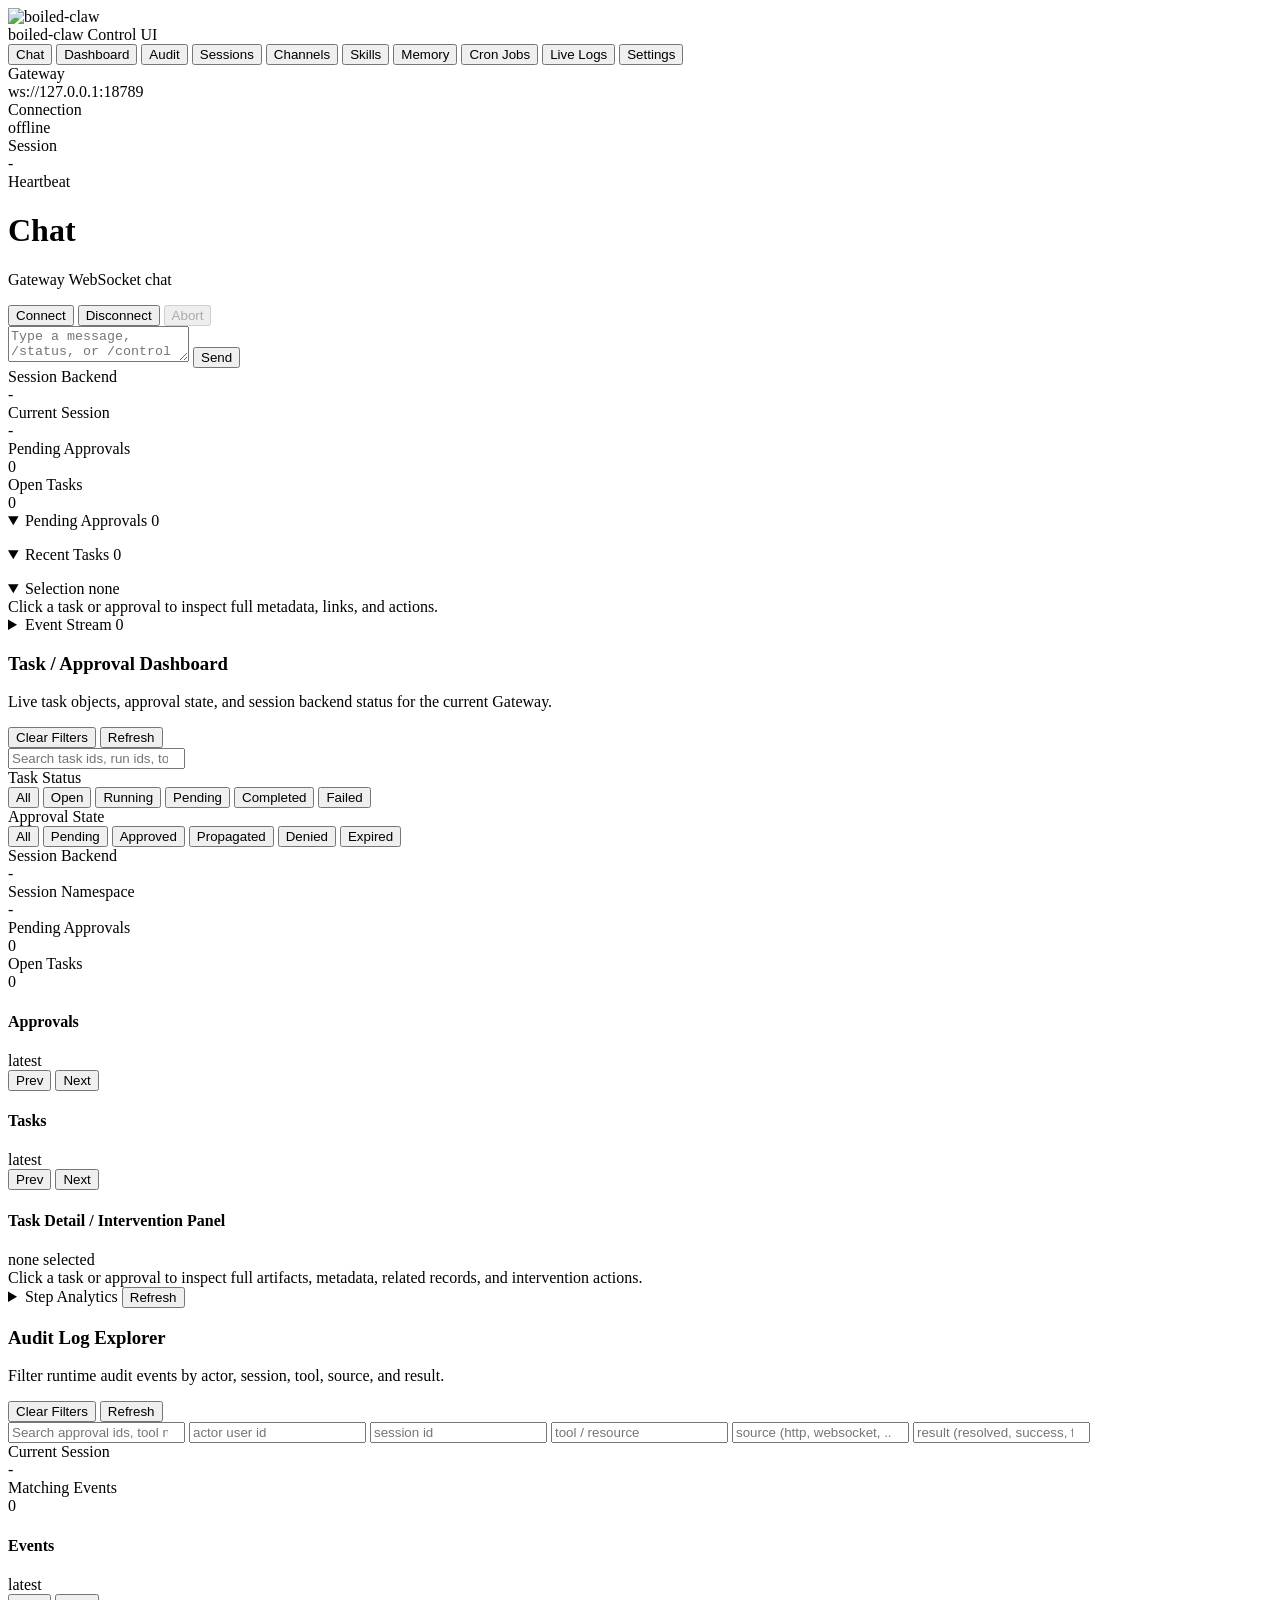
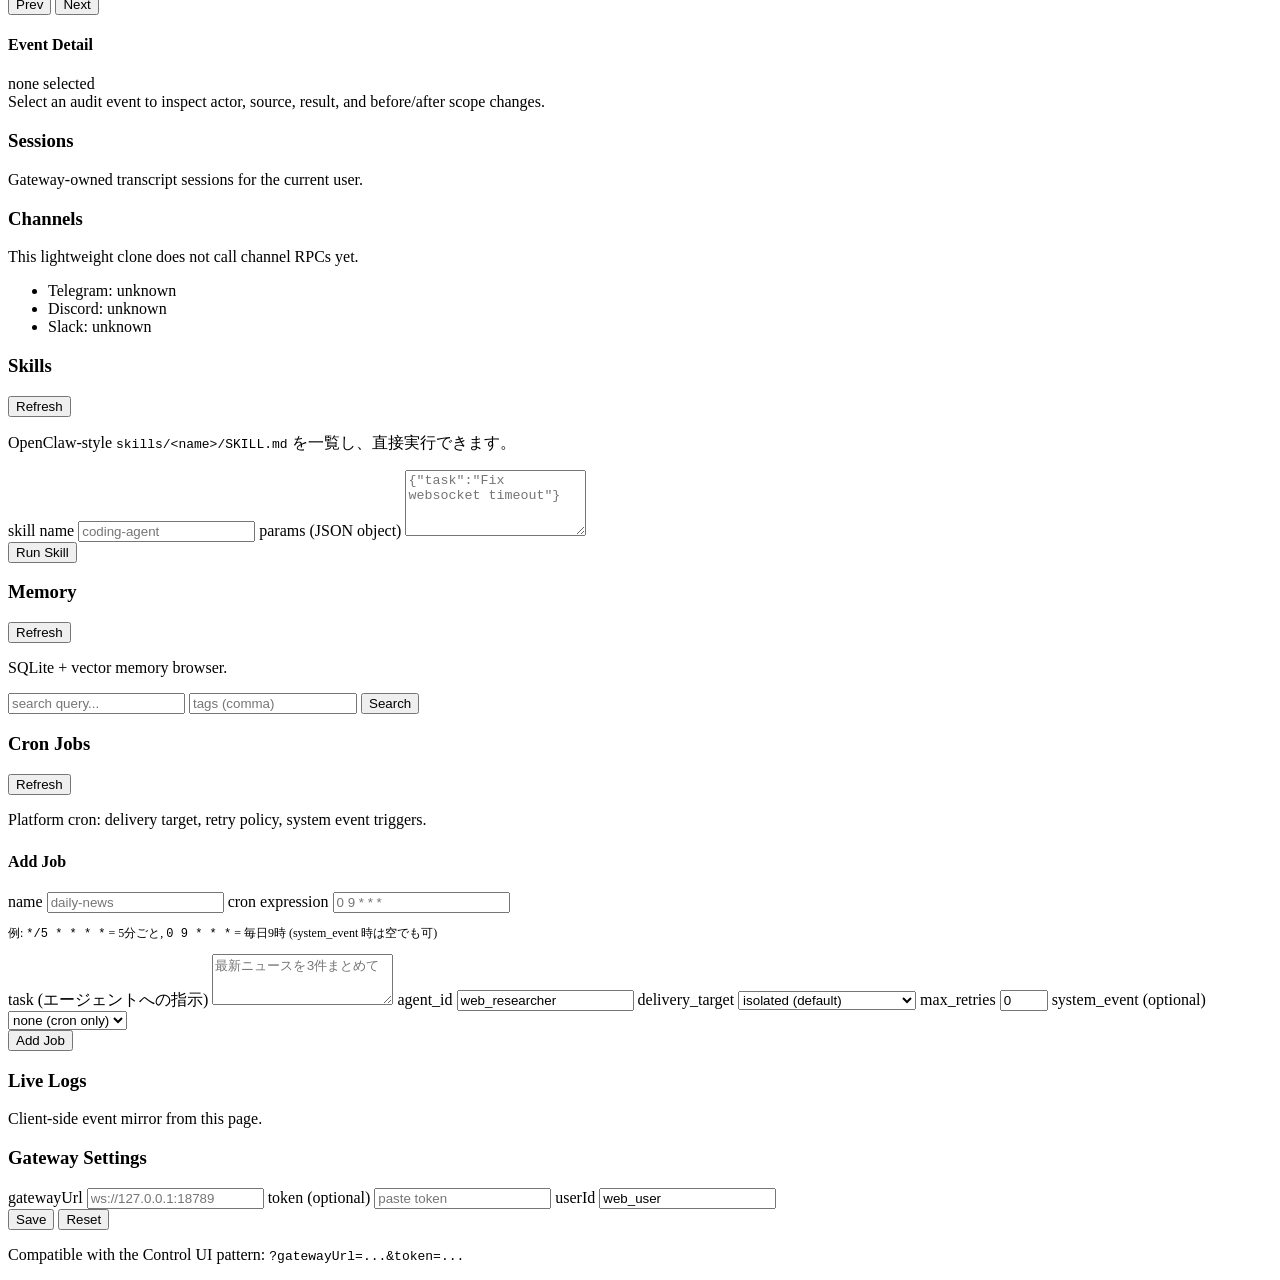
==== commit 144b7ed9: "Sync task analytics from private #63" ====
--- a/src/gateway/static/index.html
+++ b/src/gateway/static/index.html
@@ -232,6 +232,16 @@
               Click a task or approval to inspect full artifacts, metadata, related records, and intervention actions.
             </div>
           </div>
+
+          <details id="analyticsPanel" class="analytics-panel">
+            <summary>
+              <span>Step Analytics</span>
+              <button id="refreshAnalyticsBtn" class="btn btn-sm" type="button">Refresh</button>
+            </summary>
+            <div id="analyticsContent" class="analytics-content">
+              <div class="muted">Click Refresh to load analytics.</div>
+            </div>
+          </details>
         </div>
       </section>
 
